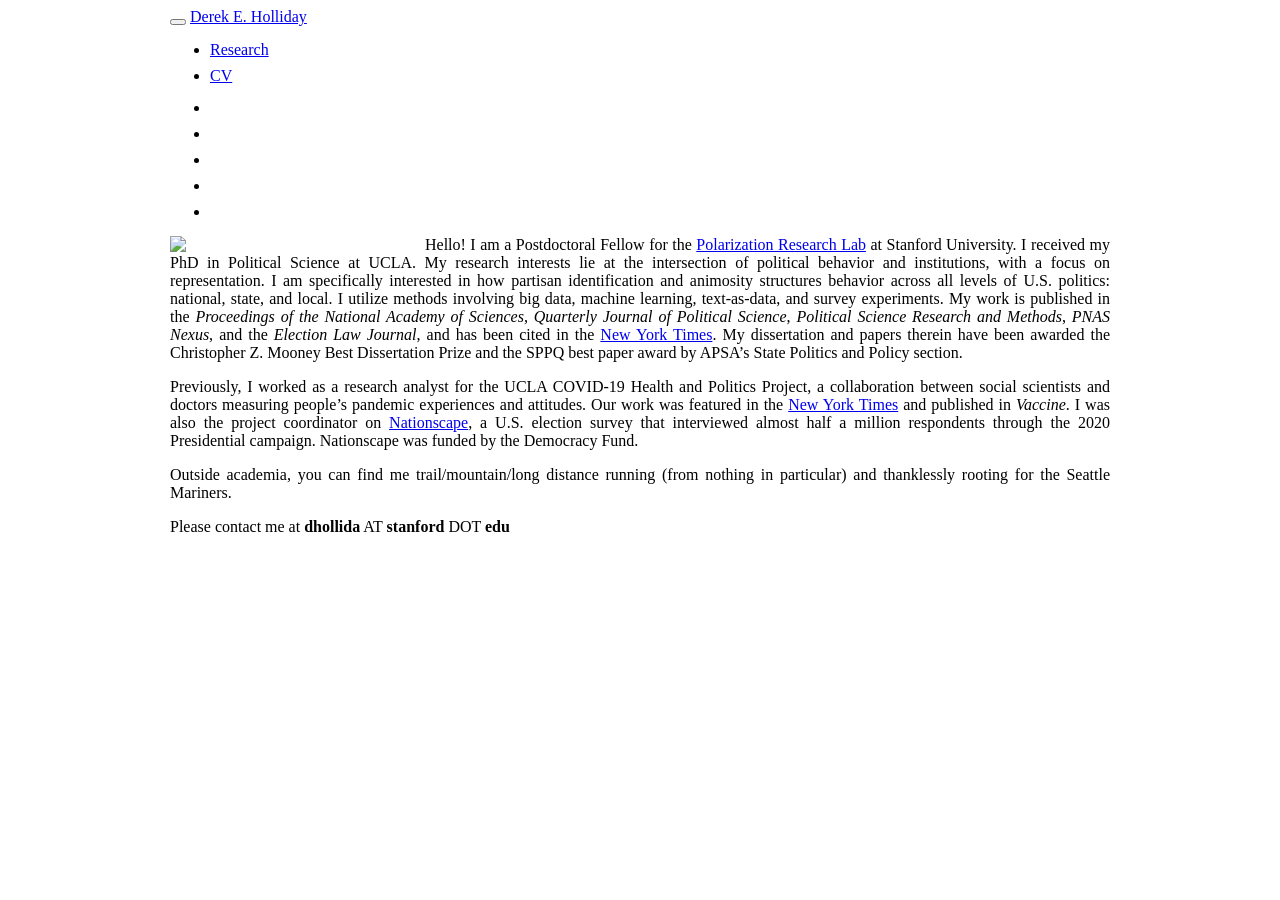
==== index.html @ 8b637766 "Update CV" ====
<!DOCTYPE html>

<html>

<head>

<meta charset="utf-8" />
<meta name="generator" content="pandoc" />
<meta http-equiv="X-UA-Compatible" content="IE=EDGE" />




<title>Derek E. Holliday</title>

<script src="site_libs/header-attrs-2.22/header-attrs.js"></script>
<script src="site_libs/jquery-3.6.0/jquery-3.6.0.min.js"></script>
<meta name="viewport" content="width=device-width, initial-scale=1" />
<link href="site_libs/bootstrap-3.3.5/css/paper.min.css" rel="stylesheet" />
<script src="site_libs/bootstrap-3.3.5/js/bootstrap.min.js"></script>
<script src="site_libs/bootstrap-3.3.5/shim/html5shiv.min.js"></script>
<script src="site_libs/bootstrap-3.3.5/shim/respond.min.js"></script>
<style>h1 {font-size: 34px;}
       h1.title {font-size: 38px;}
       h2 {font-size: 30px;}
       h3 {font-size: 24px;}
       h4 {font-size: 18px;}
       h5 {font-size: 16px;}
       h6 {font-size: 12px;}
       code {color: inherit; background-color: rgba(0, 0, 0, 0.04);}
       pre:not([class]) { background-color: white }</style>
<script src="site_libs/navigation-1.1/tabsets.js"></script>
<link href="site_libs/highlightjs-9.12.0/default.css" rel="stylesheet" />
<script src="site_libs/highlightjs-9.12.0/highlight.js"></script>
<link href="site_libs/font-awesome-6.4.0/css/all.min.css" rel="stylesheet" />
<link href="site_libs/font-awesome-6.4.0/css/v4-shims.min.css" rel="stylesheet" />
<!-- Google tag (gtag.js) -->
<script async src="https://www.googletagmanager.com/gtag/js?id=G-FPCYV6SXD6"></script>
<script>
  window.dataLayer = window.dataLayer || [];
  function gtag(){dataLayer.push(arguments);}
  gtag('js', new Date());

  gtag('config', 'G-FPCYV6SXD6');
</script>

<style type="text/css">
  code{white-space: pre-wrap;}
  span.smallcaps{font-variant: small-caps;}
  span.underline{text-decoration: underline;}
  div.column{display: inline-block; vertical-align: top; width: 50%;}
  div.hanging-indent{margin-left: 1.5em; text-indent: -1.5em;}
  ul.task-list{list-style: none;}
    </style>

<style type="text/css">code{white-space: pre;}</style>
<script type="text/javascript">
if (window.hljs) {
  hljs.configure({languages: []});
  hljs.initHighlightingOnLoad();
  if (document.readyState && document.readyState === "complete") {
    window.setTimeout(function() { hljs.initHighlighting(); }, 0);
  }
}
</script>






<link rel="stylesheet" href="styles.css" type="text/css" />



<style type = "text/css">
.main-container {
  max-width: 940px;
  margin-left: auto;
  margin-right: auto;
}
img {
  max-width:100%;
}
.tabbed-pane {
  padding-top: 12px;
}
.html-widget {
  margin-bottom: 20px;
}
button.code-folding-btn:focus {
  outline: none;
}
summary {
  display: list-item;
}
details > summary > p:only-child {
  display: inline;
}
pre code {
  padding: 0;
}
</style>


<style type="text/css">
.dropdown-submenu {
  position: relative;
}
.dropdown-submenu>.dropdown-menu {
  top: 0;
  left: 100%;
  margin-top: -6px;
  margin-left: -1px;
  border-radius: 0 6px 6px 6px;
}
.dropdown-submenu:hover>.dropdown-menu {
  display: block;
}
.dropdown-submenu>a:after {
  display: block;
  content: " ";
  float: right;
  width: 0;
  height: 0;
  border-color: transparent;
  border-style: solid;
  border-width: 5px 0 5px 5px;
  border-left-color: #cccccc;
  margin-top: 5px;
  margin-right: -10px;
}
.dropdown-submenu:hover>a:after {
  border-left-color: #adb5bd;
}
.dropdown-submenu.pull-left {
  float: none;
}
.dropdown-submenu.pull-left>.dropdown-menu {
  left: -100%;
  margin-left: 10px;
  border-radius: 6px 0 6px 6px;
}
</style>

<script type="text/javascript">
// manage active state of menu based on current page
$(document).ready(function () {
  // active menu anchor
  href = window.location.pathname
  href = href.substr(href.lastIndexOf('/') + 1)
  if (href === "")
    href = "index.html";
  var menuAnchor = $('a[href="' + href + '"]');

  // mark the anchor link active (and if it's in a dropdown, also mark that active)
  var dropdown = menuAnchor.closest('li.dropdown');
  if (window.bootstrap) { // Bootstrap 4+
    menuAnchor.addClass('active');
    dropdown.find('> .dropdown-toggle').addClass('active');
  } else { // Bootstrap 3
    menuAnchor.parent().addClass('active');
    dropdown.addClass('active');
  }

  // Navbar adjustments
  var navHeight = $(".navbar").first().height() + 15;
  var style = document.createElement('style');
  var pt = "padding-top: " + navHeight + "px; ";
  var mt = "margin-top: -" + navHeight + "px; ";
  var css = "";
  // offset scroll position for anchor links (for fixed navbar)
  for (var i = 1; i <= 6; i++) {
    css += ".section h" + i + "{ " + pt + mt + "}\n";
  }
  style.innerHTML = "body {" + pt + "padding-bottom: 40px; }\n" + css;
  document.head.appendChild(style);
});
</script>

<!-- tabsets -->

<style type="text/css">
.tabset-dropdown > .nav-tabs {
  display: inline-table;
  max-height: 500px;
  min-height: 44px;
  overflow-y: auto;
  border: 1px solid #ddd;
  border-radius: 4px;
}

.tabset-dropdown > .nav-tabs > li.active:before, .tabset-dropdown > .nav-tabs.nav-tabs-open:before {
  content: "\e259";
  font-family: 'Glyphicons Halflings';
  display: inline-block;
  padding: 10px;
  border-right: 1px solid #ddd;
}

.tabset-dropdown > .nav-tabs.nav-tabs-open > li.active:before {
  content: "\e258";
  font-family: 'Glyphicons Halflings';
  border: none;
}

.tabset-dropdown > .nav-tabs > li.active {
  display: block;
}

.tabset-dropdown > .nav-tabs > li > a,
.tabset-dropdown > .nav-tabs > li > a:focus,
.tabset-dropdown > .nav-tabs > li > a:hover {
  border: none;
  display: inline-block;
  border-radius: 4px;
  background-color: transparent;
}

.tabset-dropdown > .nav-tabs.nav-tabs-open > li {
  display: block;
  float: none;
}

.tabset-dropdown > .nav-tabs > li {
  display: none;
}
</style>

<!-- code folding -->




</head>

<body>


<div class="container-fluid main-container">




<div class="navbar navbar-default  navbar-fixed-top" role="navigation">
  <div class="container">
    <div class="navbar-header">
      <button type="button" class="navbar-toggle collapsed" data-toggle="collapse" data-bs-toggle="collapse" data-target="#navbar" data-bs-target="#navbar">
        <span class="icon-bar"></span>
        <span class="icon-bar"></span>
        <span class="icon-bar"></span>
      </button>
      <a class="navbar-brand" href="index.html">Derek E. Holliday</a>
    </div>
    <div id="navbar" class="navbar-collapse collapse">
      <ul class="nav navbar-nav">
        <li>
  <a href="research.html">Research</a>
</li>
<li>
  <a href="cv.html">CV</a>
</li>
      </ul>
      <ul class="nav navbar-nav navbar-right">
        <li>
  <a href="mailto:dhollida@stanford.edu">
    <span class="fa fa-envelope fa-lg"></span>
     
  </a>
</li>
<li>
  <a href="http://github.com/deholliday">
    <span class="fab fa-github"></span>
     
  </a>
</li>
<li>
  <a href="https://twitter.com/d_e_holliday">
    <span class="fab fa-twitter"></span>
     
  </a>
</li>
<li>
  <a href="https://bsky.app/profile/derekholliday.com">
    <span class="fa fa-solid fa-square"></span>
     
  </a>
</li>
<li>
  <a href="https://scholar.google.com/citations?user=XGtWgEwAAAAJ&amp;hl=en">
    <span class="fab fa-google"></span>
     
  </a>
</li>
      </ul>
    </div><!--/.nav-collapse -->
  </div><!--/.container -->
</div><!--/.navbar -->

<div id="header">



<h1 class="title toc-ignore">Derek E. Holliday</h1>

</div>


<style>
  .title{
    display: none;
  }
</style>
<p><link rel="stylesheet" href="styles.css" type="text/css"></p>
<p><img src="images/DSC_4866.jpeg" style="width:25%; margin-right: 20px" align="left"></p>
<style type="text/css">
body {
  line-height: normal;
  text-align: justify;
  text-justify: inter-word;
}

li {
  line-height: 1;
}

li:not(:last-child) {
    margin-bottom: 10px;
}


</style>
<p>Hello! I am a Postdoctoral Fellow for the
<a href="https://polarizationresearchlab.org/" target="_blank">Polarization
Research Lab</a> at Stanford University. I received my PhD in Political
Science at UCLA. My research interests lie at the intersection of
political behavior and institutions, with a focus on representation. I
am specifically interested in how partisan identification and animosity
structures behavior across all levels of U.S. politics: national, state,
and local. I utilize methods involving big data, machine learning,
text-as-data, and survey experiments. My work is published in the
<em>Proceedings of the National Academy of Sciences</em>, <em>Quarterly
Journal of Political Science</em>, <em>Political Science Research and
Methods</em>, <em>PNAS Nexus</em>, and the <em>Election Law
Journal</em>, and has been cited in the
<a href="https://www.nytimes.com/2023/09/24/us/politics/trump-prosecutions-threats-violence.html" target="_blank">New
York Times</a>. My dissertation and papers therein have been awarded the
Christopher Z. Mooney Best Dissertation Prize and the SPPQ best paper
award by APSA’s State Politics and Policy section.</p>
<p>Previously, I worked as a research analyst for the UCLA COVID-19
Health and Politics Project, a collaboration between social scientists
and doctors measuring people’s pandemic experiences and attitudes. Our
work was featured in the
<a href="https://www.nytimes.com/2021/05/04/upshot/vaccine-incentive-experiment.html" target="_blank">New
York Times</a> and published in <em>Vaccine</em>. I was also the project
coordinator on
<a href="https://www.voterstudygroup.org/nationscape" target="_blank">Nationscape</a>,
a U.S. election survey that interviewed almost half a million
respondents through the 2020 Presidential campaign. Nationscape was
funded by the Democracy Fund.</p>
<p>Outside academia, you can find me trail/mountain/long distance
running (from nothing in particular) and thanklessly rooting for the
Seattle Mariners.</p>
<p>Please contact me at <strong>dhollida</strong> AT
<strong>stanford</strong> DOT <strong>edu</strong></p>




</div>

<script>

// add bootstrap table styles to pandoc tables
function bootstrapStylePandocTables() {
  $('tr.odd').parent('tbody').parent('table').addClass('table table-condensed');
}
$(document).ready(function () {
  bootstrapStylePandocTables();
});


</script>

<!-- tabsets -->

<script>
$(document).ready(function () {
  window.buildTabsets("TOC");
});

$(document).ready(function () {
  $('.tabset-dropdown > .nav-tabs > li').click(function () {
    $(this).parent().toggleClass('nav-tabs-open');
  });
});
</script>

<!-- code folding -->


<!-- dynamically load mathjax for compatibility with self-contained -->
<script>
  (function () {
    var script = document.createElement("script");
    script.type = "text/javascript";
    script.src  = "https://mathjax.rstudio.com/latest/MathJax.js?config=TeX-AMS-MML_HTMLorMML";
    document.getElementsByTagName("head")[0].appendChild(script);
  })();
</script>

</body>
</html>
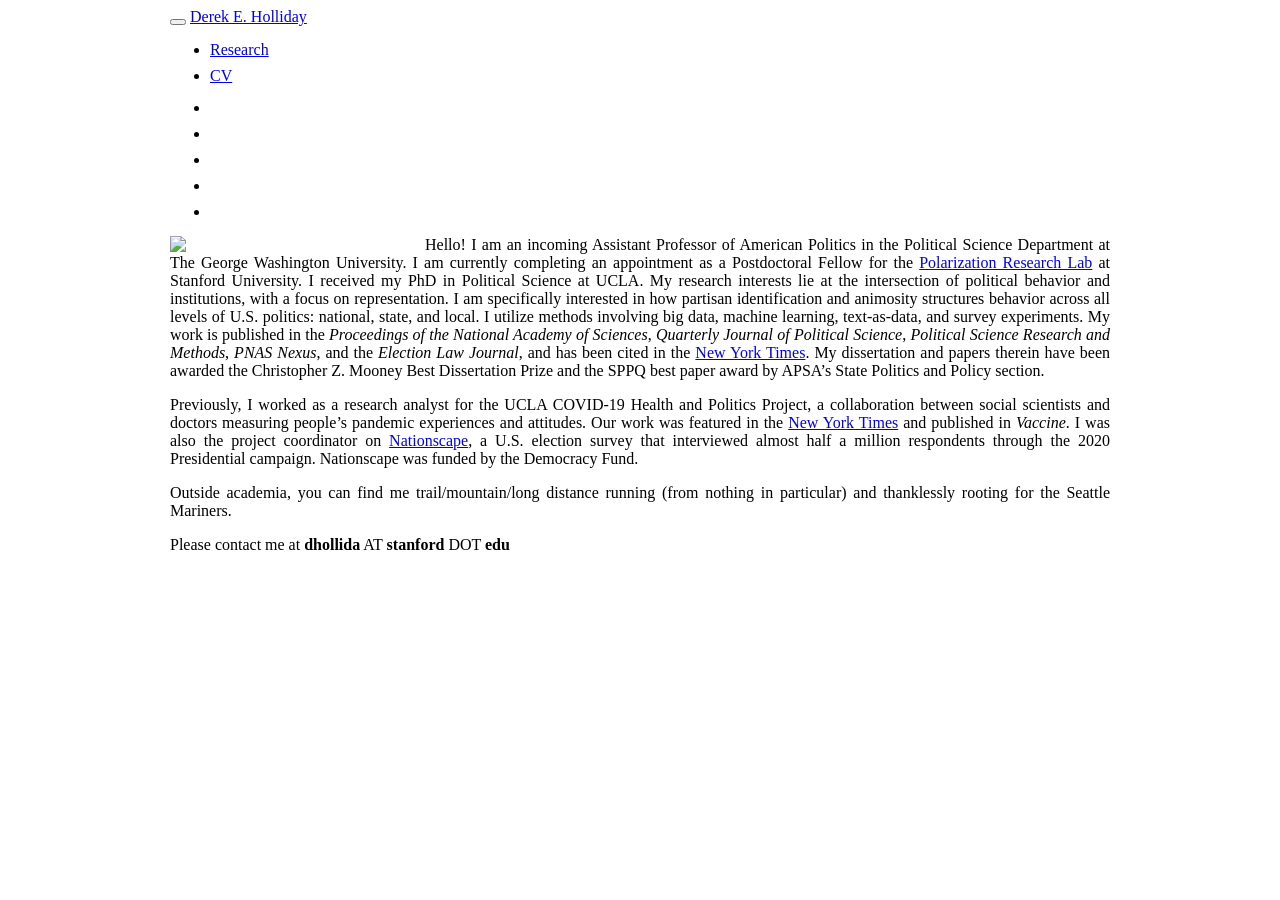
==== commit eaf96a14: "Update Bio" ====
--- a/index.html
+++ b/index.html
@@ -330,7 +330,9 @@
 
 
 </style>
-<p>Hello! I am a Postdoctoral Fellow for the
+<p>Hello! I am an incoming Assistant Professor of American Politics in
+the Political Science Department at The George Washington University. I
+am currently completing an appointment as a Postdoctoral Fellow for the
 <a href="https://polarizationresearchlab.org/" target="_blank">Polarization
 Research Lab</a> at Stanford University. I received my PhD in Political
 Science at UCLA. My research interests lie at the intersection of
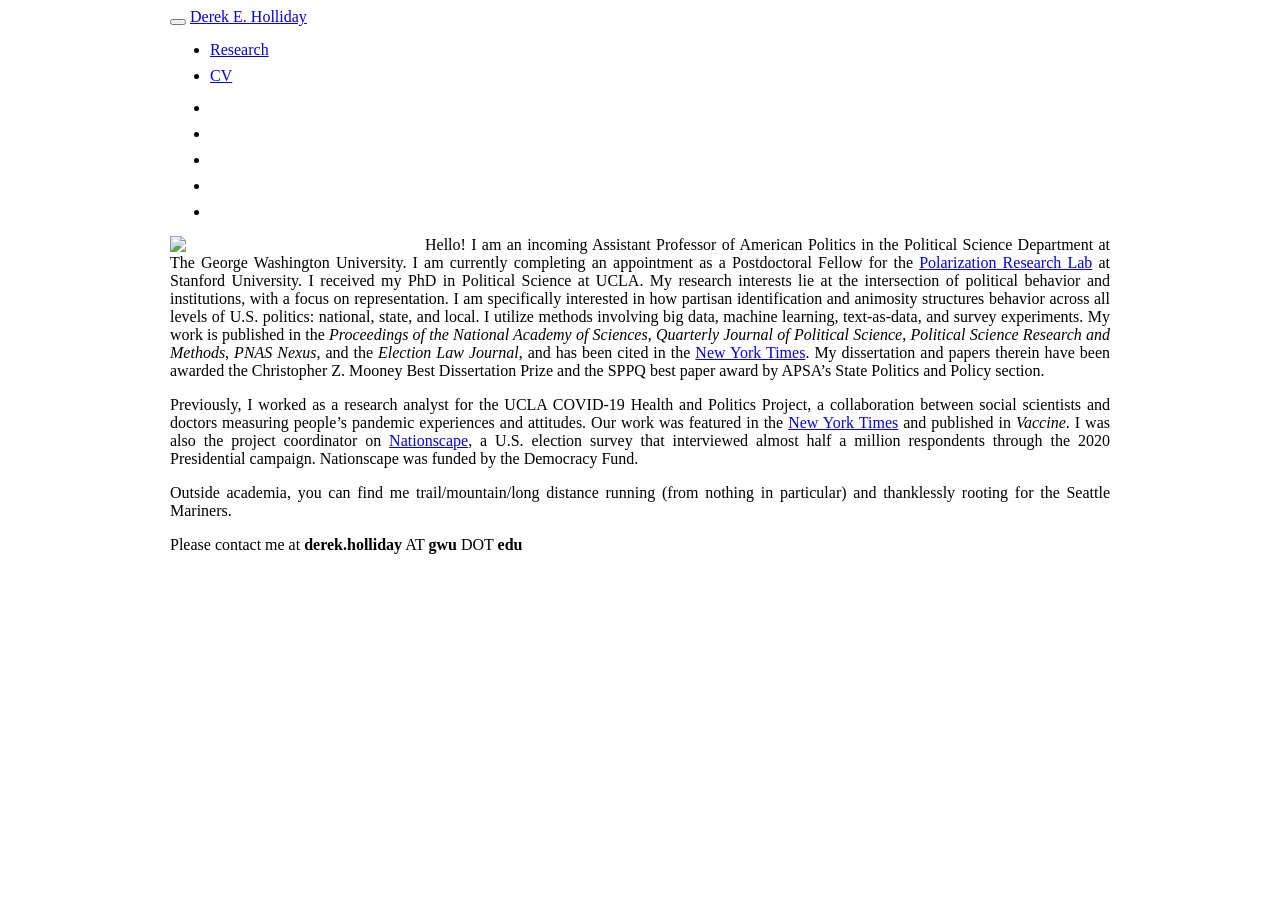
==== commit 5018fd10: "Update email" ====
--- a/index.html
+++ b/index.html
@@ -363,8 +363,8 @@
 <p>Outside academia, you can find me trail/mountain/long distance
 running (from nothing in particular) and thanklessly rooting for the
 Seattle Mariners.</p>
-<p>Please contact me at <strong>dhollida</strong> AT
-<strong>stanford</strong> DOT <strong>edu</strong></p>
+<p>Please contact me at <strong>derek.holliday</strong> AT
+<strong>gwu</strong> DOT <strong>edu</strong></p>
 
 
 
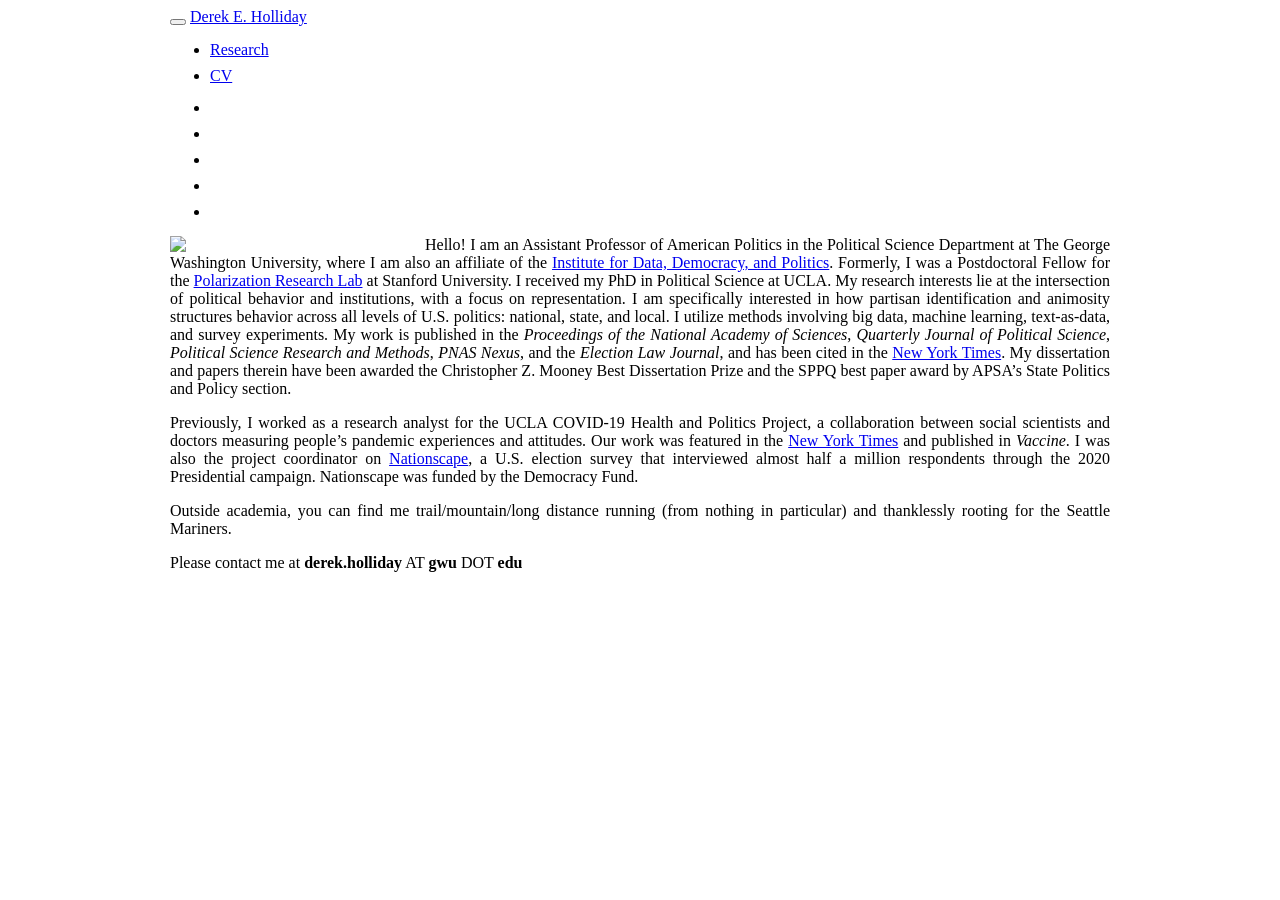
==== commit 1bad3c00: "Update bio/research" ====
--- a/index.html
+++ b/index.html
@@ -330,9 +330,12 @@
 
 
 </style>
-<p>Hello! I am an incoming Assistant Professor of American Politics in
-the Political Science Department at The George Washington University. I
-am currently completing an appointment as a Postdoctoral Fellow for the
+<p>Hello! I am an Assistant Professor of American Politics in the
+Political Science Department at The George Washington University, where
+I am also an affiliate of the
+<a href="https://iddp.gwu.edu/" target="_blank">Institute for Data,
+Democracy, and Politics</a>. Formerly, I was a Postdoctoral Fellow for
+the
 <a href="https://polarizationresearchlab.org/" target="_blank">Polarization
 Research Lab</a> at Stanford University. I received my PhD in Political
 Science at UCLA. My research interests lie at the intersection of
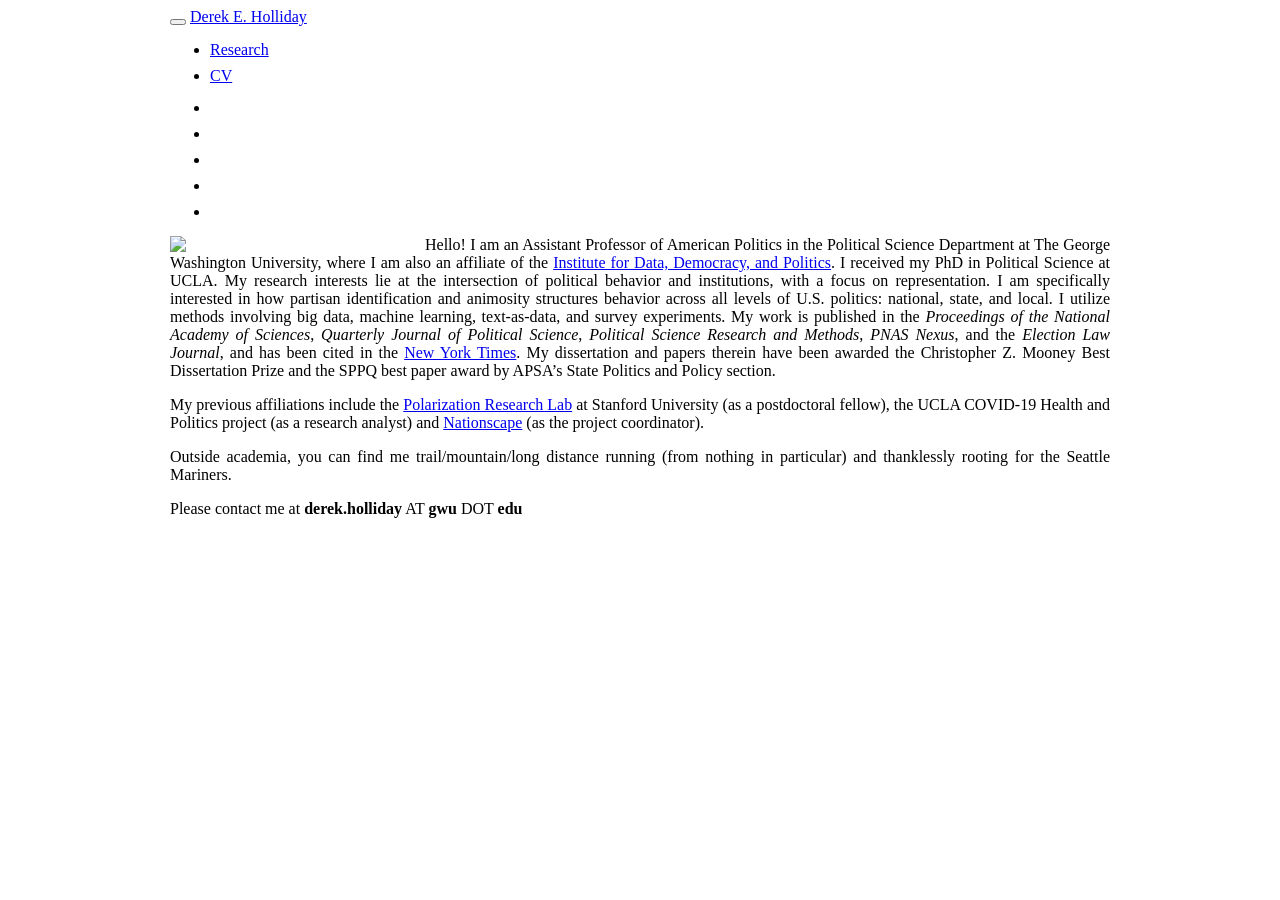
==== commit e0d2b074: "Update website" ====
--- a/index.html
+++ b/index.html
@@ -13,7 +13,7 @@
 
 <title>Derek E. Holliday</title>
 
-<script src="site_libs/header-attrs-2.22/header-attrs.js"></script>
+<script src="site_libs/header-attrs-2.29/header-attrs.js"></script>
 <script src="site_libs/jquery-3.6.0/jquery-3.6.0.min.js"></script>
 <meta name="viewport" content="width=device-width, initial-scale=1" />
 <link href="site_libs/bootstrap-3.3.5/css/paper.min.css" rel="stylesheet" />
@@ -32,8 +32,8 @@
 <script src="site_libs/navigation-1.1/tabsets.js"></script>
 <link href="site_libs/highlightjs-9.12.0/default.css" rel="stylesheet" />
 <script src="site_libs/highlightjs-9.12.0/highlight.js"></script>
-<link href="site_libs/font-awesome-6.4.0/css/all.min.css" rel="stylesheet" />
-<link href="site_libs/font-awesome-6.4.0/css/v4-shims.min.css" rel="stylesheet" />
+<link href="site_libs/font-awesome-6.5.2/css/all.min.css" rel="stylesheet" />
+<link href="site_libs/font-awesome-6.5.2/css/v4-shims.min.css" rel="stylesheet" />
 <!-- Google tag (gtag.js) -->
 <script async src="https://www.googletagmanager.com/gtag/js?id=G-FPCYV6SXD6"></script>
 <script>
@@ -334,13 +334,10 @@
 Political Science Department at The George Washington University, where
 I am also an affiliate of the
 <a href="https://iddp.gwu.edu/" target="_blank">Institute for Data,
-Democracy, and Politics</a>. Formerly, I was a Postdoctoral Fellow for
-the
-<a href="https://polarizationresearchlab.org/" target="_blank">Polarization
-Research Lab</a> at Stanford University. I received my PhD in Political
-Science at UCLA. My research interests lie at the intersection of
-political behavior and institutions, with a focus on representation. I
-am specifically interested in how partisan identification and animosity
+Democracy, and Politics</a>. I received my PhD in Political Science at
+UCLA. My research interests lie at the intersection of political
+behavior and institutions, with a focus on representation. I am
+specifically interested in how partisan identification and animosity
 structures behavior across all levels of U.S. politics: national, state,
 and local. I utilize methods involving big data, machine learning,
 text-as-data, and survey experiments. My work is published in the
@@ -352,17 +349,12 @@
 York Times</a>. My dissertation and papers therein have been awarded the
 Christopher Z. Mooney Best Dissertation Prize and the SPPQ best paper
 award by APSA’s State Politics and Policy section.</p>
-<p>Previously, I worked as a research analyst for the UCLA COVID-19
-Health and Politics Project, a collaboration between social scientists
-and doctors measuring people’s pandemic experiences and attitudes. Our
-work was featured in the
-<a href="https://www.nytimes.com/2021/05/04/upshot/vaccine-incentive-experiment.html" target="_blank">New
-York Times</a> and published in <em>Vaccine</em>. I was also the project
-coordinator on
-<a href="https://www.voterstudygroup.org/nationscape" target="_blank">Nationscape</a>,
-a U.S. election survey that interviewed almost half a million
-respondents through the 2020 Presidential campaign. Nationscape was
-funded by the Democracy Fund.</p>
+<p>My previous affiliations include the
+<a href="https://polarizationresearchlab.org/" target="_blank">Polarization
+Research Lab</a> at Stanford University (as a postdoctoral fellow), the
+UCLA COVID-19 Health and Politics project (as a research analyst) and
+<a href="https://www.voterstudygroup.org/nationscape" target="_blank">Nationscape</a>
+(as the project coordinator).</p>
 <p>Outside academia, you can find me trail/mountain/long distance
 running (from nothing in particular) and thanklessly rooting for the
 Seattle Mariners.</p>
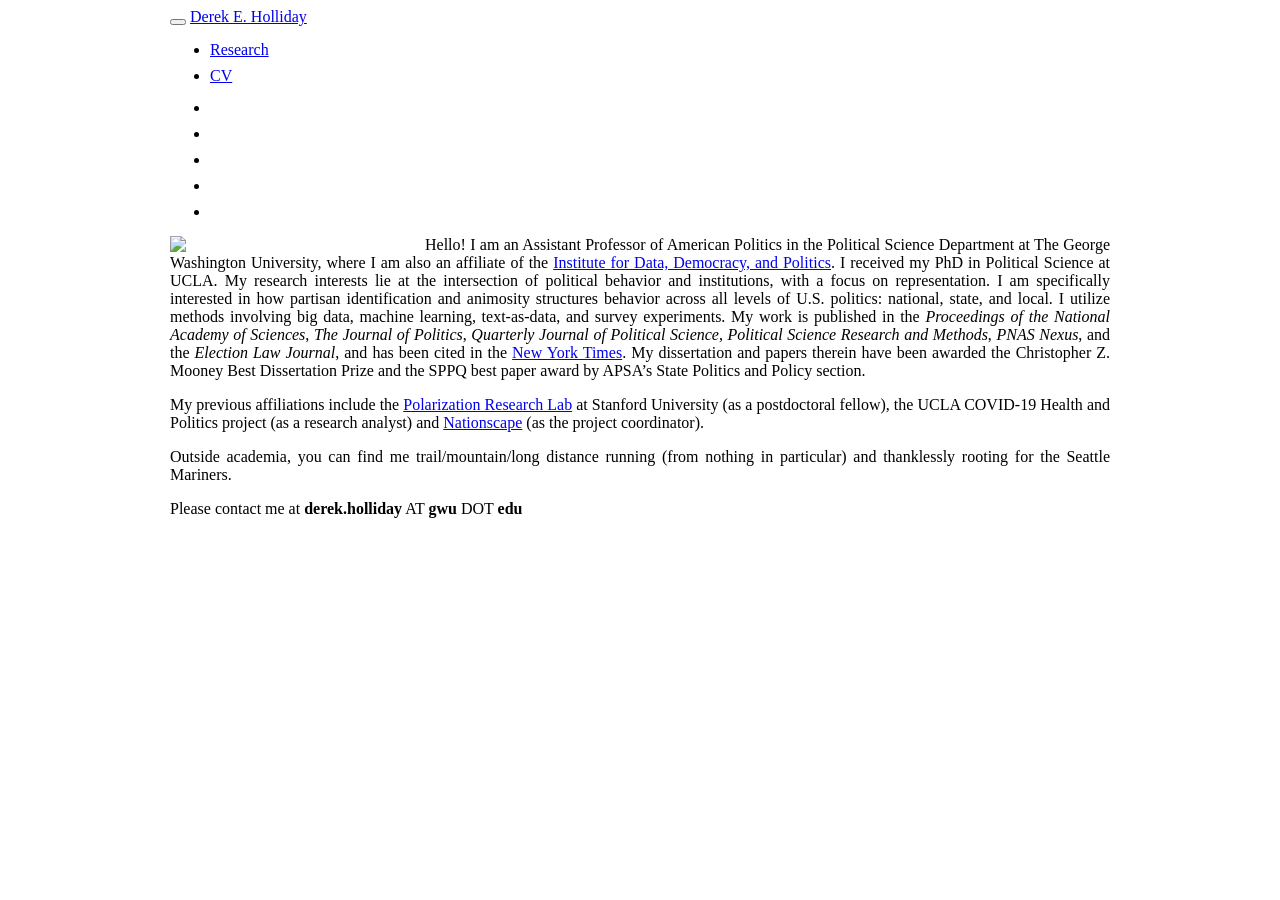
==== commit eff8000e: "Update website" ====
--- a/index.html
+++ b/index.html
@@ -13,7 +13,7 @@
 
 <title>Derek E. Holliday</title>
 
-<script src="site_libs/header-attrs-2.29/header-attrs.js"></script>
+<script src="site_libs/header-attrs-2.30/header-attrs.js"></script>
 <script src="site_libs/jquery-3.6.0/jquery-3.6.0.min.js"></script>
 <meta name="viewport" content="width=device-width, initial-scale=1" />
 <link href="site_libs/bootstrap-3.3.5/css/paper.min.css" rel="stylesheet" />
@@ -341,10 +341,11 @@
 structures behavior across all levels of U.S. politics: national, state,
 and local. I utilize methods involving big data, machine learning,
 text-as-data, and survey experiments. My work is published in the
-<em>Proceedings of the National Academy of Sciences</em>, <em>Quarterly
-Journal of Political Science</em>, <em>Political Science Research and
-Methods</em>, <em>PNAS Nexus</em>, and the <em>Election Law
-Journal</em>, and has been cited in the
+<em>Proceedings of the National Academy of Sciences</em>, <em>The
+Journal of Politics</em>, <em>Quarterly Journal of Political
+Science</em>, <em>Political Science Research and Methods</em>, <em>PNAS
+Nexus</em>, and the <em>Election Law Journal</em>, and has been cited in
+the
 <a href="https://www.nytimes.com/2023/09/24/us/politics/trump-prosecutions-threats-violence.html" target="_blank">New
 York Times</a>. My dissertation and papers therein have been awarded the
 Christopher Z. Mooney Best Dissertation Prize and the SPPQ best paper
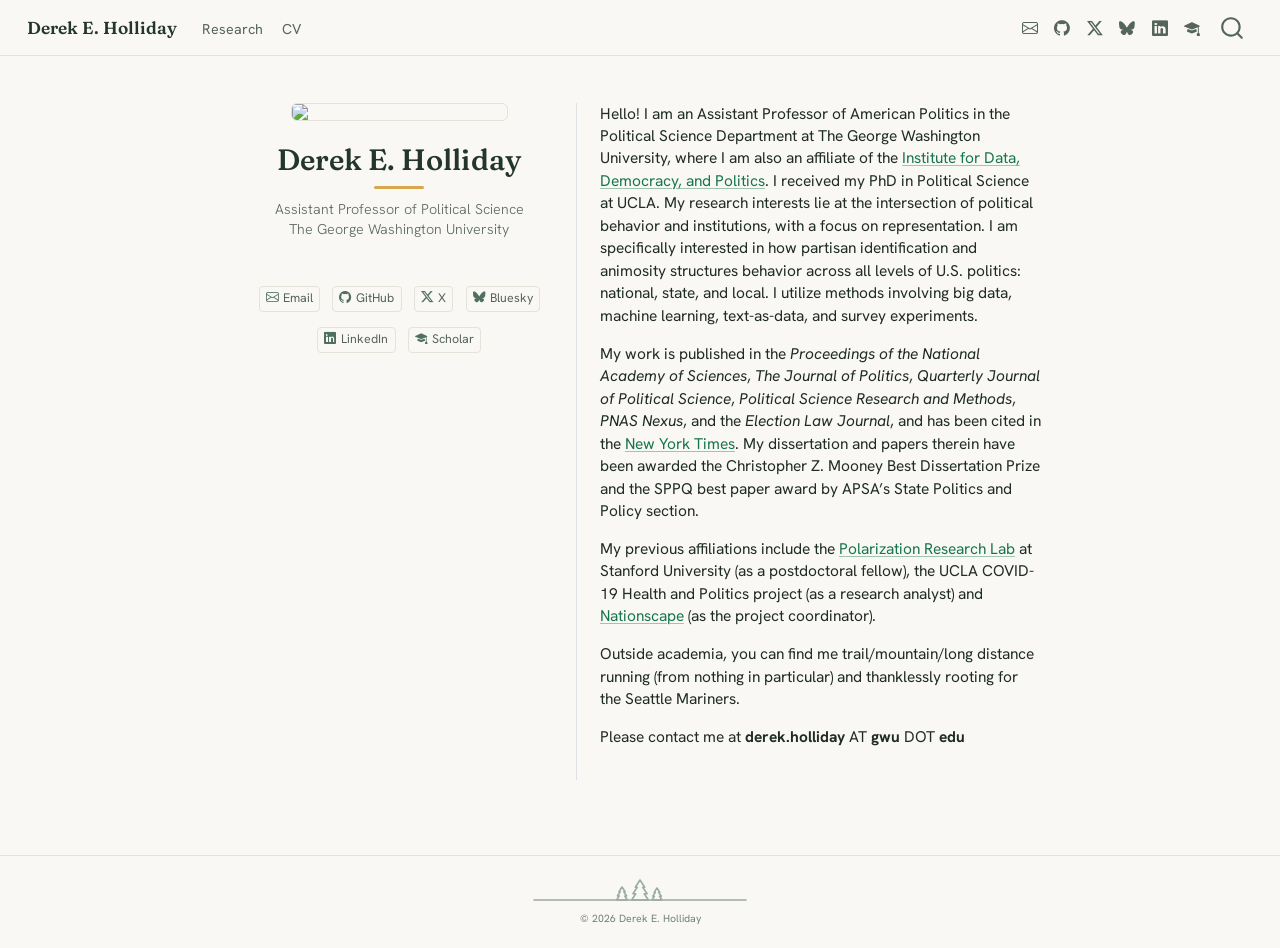
==== commit 4aedf7d7: "Serve rebuilt Quarto site from root; clean legacy files and unused PDFs The rendered site now exists" ====
--- a/index.html
+++ b/index.html
@@ -1,411 +1,631 @@
 <!DOCTYPE html>
-
-<html>
-
-<head>
-
-<meta charset="utf-8" />
-<meta name="generator" content="pandoc" />
-<meta http-equiv="X-UA-Compatible" content="IE=EDGE" />
-
-
+<html xmlns="http://www.w3.org/1999/xhtml" lang="en" xml:lang="en"><head>
+
+<meta charset="utf-8">
+<meta name="generator" content="quarto-1.9.38">
+
+<meta name="viewport" content="width=device-width, initial-scale=1.0, user-scalable=yes">
 
 
 <title>Derek E. Holliday</title>
-
-<script src="site_libs/header-attrs-2.30/header-attrs.js"></script>
-<script src="site_libs/jquery-3.6.0/jquery-3.6.0.min.js"></script>
-<meta name="viewport" content="width=device-width, initial-scale=1" />
-<link href="site_libs/bootstrap-3.3.5/css/paper.min.css" rel="stylesheet" />
-<script src="site_libs/bootstrap-3.3.5/js/bootstrap.min.js"></script>
-<script src="site_libs/bootstrap-3.3.5/shim/html5shiv.min.js"></script>
-<script src="site_libs/bootstrap-3.3.5/shim/respond.min.js"></script>
-<style>h1 {font-size: 34px;}
-       h1.title {font-size: 38px;}
-       h2 {font-size: 30px;}
-       h3 {font-size: 24px;}
-       h4 {font-size: 18px;}
-       h5 {font-size: 16px;}
-       h6 {font-size: 12px;}
-       code {color: inherit; background-color: rgba(0, 0, 0, 0.04);}
-       pre:not([class]) { background-color: white }</style>
-<script src="site_libs/navigation-1.1/tabsets.js"></script>
-<link href="site_libs/highlightjs-9.12.0/default.css" rel="stylesheet" />
-<script src="site_libs/highlightjs-9.12.0/highlight.js"></script>
-<link href="site_libs/font-awesome-6.5.2/css/all.min.css" rel="stylesheet" />
-<link href="site_libs/font-awesome-6.5.2/css/v4-shims.min.css" rel="stylesheet" />
-<!-- Google tag (gtag.js) -->
-<script async src="https://www.googletagmanager.com/gtag/js?id=G-FPCYV6SXD6"></script>
-<script>
-  window.dataLayer = window.dataLayer || [];
-  function gtag(){dataLayer.push(arguments);}
-  gtag('js', new Date());
-
-  gtag('config', 'G-FPCYV6SXD6');
-</script>
-
-<style type="text/css">
-  code{white-space: pre-wrap;}
-  span.smallcaps{font-variant: small-caps;}
-  span.underline{text-decoration: underline;}
-  div.column{display: inline-block; vertical-align: top; width: 50%;}
-  div.hanging-indent{margin-left: 1.5em; text-indent: -1.5em;}
-  ul.task-list{list-style: none;}
-    </style>
-
-<style type="text/css">code{white-space: pre;}</style>
-<script type="text/javascript">
-if (window.hljs) {
-  hljs.configure({languages: []});
-  hljs.initHighlightingOnLoad();
-  if (document.readyState && document.readyState === "complete") {
-    window.setTimeout(function() { hljs.initHighlighting(); }, 0);
-  }
-}
-</script>
-
-
-
-
-
-
-<link rel="stylesheet" href="styles.css" type="text/css" />
-
-
-
-<style type = "text/css">
-.main-container {
-  max-width: 940px;
-  margin-left: auto;
-  margin-right: auto;
-}
-img {
-  max-width:100%;
-}
-.tabbed-pane {
-  padding-top: 12px;
-}
-.html-widget {
-  margin-bottom: 20px;
-}
-button.code-folding-btn:focus {
-  outline: none;
-}
-summary {
-  display: list-item;
-}
-details > summary > p:only-child {
-  display: inline;
-}
-pre code {
-  padding: 0;
+<style>
+/* Default styles provided by pandoc.
+** See https://pandoc.org/MANUAL.html#variables-for-html for config info.
+*/
+code{white-space: pre-wrap;}
+span.smallcaps{font-variant: small-caps;}
+div.columns{display: flex; gap: min(4vw, 1.5em);}
+div.column{flex: auto; overflow-x: auto;}
+div.hanging-indent{margin-left: 1.5em; text-indent: -1.5em;}
+ul.task-list{list-style: none;}
+ul.task-list li input[type="checkbox"] {
+  width: 0.8em;
+  margin: 0 0.8em 0.2em -1em; /* quarto-specific, see https://github.com/quarto-dev/quarto-cli/issues/4556 */ 
+  vertical-align: middle;
 }
 </style>
 
 
-<style type="text/css">
-.dropdown-submenu {
-  position: relative;
-}
-.dropdown-submenu>.dropdown-menu {
-  top: 0;
-  left: 100%;
-  margin-top: -6px;
-  margin-left: -1px;
-  border-radius: 0 6px 6px 6px;
-}
-.dropdown-submenu:hover>.dropdown-menu {
-  display: block;
-}
-.dropdown-submenu>a:after {
-  display: block;
-  content: " ";
-  float: right;
-  width: 0;
-  height: 0;
-  border-color: transparent;
-  border-style: solid;
-  border-width: 5px 0 5px 5px;
-  border-left-color: #cccccc;
-  margin-top: 5px;
-  margin-right: -10px;
-}
-.dropdown-submenu:hover>a:after {
-  border-left-color: #adb5bd;
-}
-.dropdown-submenu.pull-left {
-  float: none;
-}
-.dropdown-submenu.pull-left>.dropdown-menu {
-  left: -100%;
-  margin-left: 10px;
-  border-radius: 6px 0 6px 6px;
-}
-</style>
+<script src="site_libs/quarto-nav/quarto-nav.js"></script>
+<script src="site_libs/quarto-nav/headroom.min.js"></script>
+<script src="site_libs/clipboard/clipboard.min.js"></script>
+<script src="site_libs/quarto-search/autocomplete.umd.js"></script>
+<script src="site_libs/quarto-search/fuse.min.js"></script>
+<script src="site_libs/quarto-search/quarto-search.js"></script>
+<meta name="quarto:offset" content="./">
+<link href="./favicon.svg" rel="icon" type="image/svg+xml">
+<script src="site_libs/quarto-html/quarto.js" type="module"></script>
+<script src="site_libs/quarto-html/tabsets/tabsets.js" type="module"></script>
+<script src="site_libs/quarto-html/popper.min.js"></script>
+<script src="site_libs/quarto-html/tippy.umd.min.js"></script>
+<link href="site_libs/quarto-html/tippy.css" rel="stylesheet">
+<link href="site_libs/quarto-html/quarto-syntax-highlighting-949ceaa56ea364b0f0e87398b301f850.css" rel="stylesheet" id="quarto-text-highlighting-styles">
+<script src="site_libs/bootstrap/bootstrap.min.js"></script>
+<link href="site_libs/bootstrap/bootstrap-icons.css" rel="stylesheet">
+<link href="site_libs/bootstrap/bootstrap-1cc21ec916b5dc9250f33e59a4467a45.min.css" rel="stylesheet" append-hash="true" id="quarto-bootstrap" data-mode="light">
+<script id="quarto-search-options" type="application/json">{
+  "location": "navbar",
+  "copy-button": false,
+  "collapse-after": 3,
+  "panel-placement": "end",
+  "type": "overlay",
+  "limit": 50,
+  "keyboard-shortcut": [
+    "f",
+    "/",
+    "s"
+  ],
+  "show-item-context": false,
+  "language": {
+    "search-no-results-text": "No results",
+    "search-matching-documents-text": "matching documents",
+    "search-copy-link-title": "Copy link to search",
+    "search-hide-matches-text": "Hide additional matches",
+    "search-more-match-text": "more match in this document",
+    "search-more-matches-text": "more matches in this document",
+    "search-clear-button-title": "Clear",
+    "search-text-placeholder": "",
+    "search-detached-cancel-button-title": "Cancel",
+    "search-submit-button-title": "Submit",
+    "search-label": "Search"
+  }
+}</script>
+<script async="" src="https://www.googletagmanager.com/gtag/js?id=G-FPCYV6SXD6"></script>
 
 <script type="text/javascript">
-// manage active state of menu based on current page
-$(document).ready(function () {
-  // active menu anchor
-  href = window.location.pathname
-  href = href.substr(href.lastIndexOf('/') + 1)
-  if (href === "")
-    href = "index.html";
-  var menuAnchor = $('a[href="' + href + '"]');
-
-  // mark the anchor link active (and if it's in a dropdown, also mark that active)
-  var dropdown = menuAnchor.closest('li.dropdown');
-  if (window.bootstrap) { // Bootstrap 4+
-    menuAnchor.addClass('active');
-    dropdown.find('> .dropdown-toggle').addClass('active');
-  } else { // Bootstrap 3
-    menuAnchor.parent().addClass('active');
-    dropdown.addClass('active');
-  }
-
-  // Navbar adjustments
-  var navHeight = $(".navbar").first().height() + 15;
-  var style = document.createElement('style');
-  var pt = "padding-top: " + navHeight + "px; ";
-  var mt = "margin-top: -" + navHeight + "px; ";
-  var css = "";
-  // offset scroll position for anchor links (for fixed navbar)
-  for (var i = 1; i <= 6; i++) {
-    css += ".section h" + i + "{ " + pt + mt + "}\n";
-  }
-  style.innerHTML = "body {" + pt + "padding-bottom: 40px; }\n" + css;
-  document.head.appendChild(style);
-});
+
+window.dataLayer = window.dataLayer || [];
+function gtag(){dataLayer.push(arguments);}
+gtag('js', new Date());
+gtag('config', 'G-FPCYV6SXD6', { 'anonymize_ip': true});
 </script>
-
-<!-- tabsets -->
-
-<style type="text/css">
-.tabset-dropdown > .nav-tabs {
-  display: inline-table;
-  max-height: 500px;
-  min-height: 44px;
-  overflow-y: auto;
-  border: 1px solid #ddd;
-  border-radius: 4px;
-}
-
-.tabset-dropdown > .nav-tabs > li.active:before, .tabset-dropdown > .nav-tabs.nav-tabs-open:before {
-  content: "\e259";
-  font-family: 'Glyphicons Halflings';
-  display: inline-block;
-  padding: 10px;
-  border-right: 1px solid #ddd;
-}
-
-.tabset-dropdown > .nav-tabs.nav-tabs-open > li.active:before {
-  content: "\e258";
-  font-family: 'Glyphicons Halflings';
-  border: none;
-}
-
-.tabset-dropdown > .nav-tabs > li.active {
-  display: block;
-}
-
-.tabset-dropdown > .nav-tabs > li > a,
-.tabset-dropdown > .nav-tabs > li > a:focus,
-.tabset-dropdown > .nav-tabs > li > a:hover {
-  border: none;
-  display: inline-block;
-  border-radius: 4px;
-  background-color: transparent;
-}
-
-.tabset-dropdown > .nav-tabs.nav-tabs-open > li {
-  display: block;
-  float: none;
-}
-
-.tabset-dropdown > .nav-tabs > li {
-  display: none;
-}
-</style>
-
-<!-- code folding -->
-
-
+<style>html{ scroll-behavior: smooth; }</style>
 
 
 </head>
 
-<body>
-
-
-<div class="container-fluid main-container">
-
-
-
-
-<div class="navbar navbar-default  navbar-fixed-top" role="navigation">
-  <div class="container">
-    <div class="navbar-header">
-      <button type="button" class="navbar-toggle collapsed" data-toggle="collapse" data-bs-toggle="collapse" data-target="#navbar" data-bs-target="#navbar">
-        <span class="icon-bar"></span>
-        <span class="icon-bar"></span>
-        <span class="icon-bar"></span>
-      </button>
-      <a class="navbar-brand" href="index.html">Derek E. Holliday</a>
+<body class="nav-fixed fullcontent quarto-light">
+
+<div id="quarto-search-results"></div>
+  <header id="quarto-header" class="headroom fixed-top">
+    <nav class="navbar navbar-expand-lg " data-bs-theme="dark">
+      <div class="navbar-container container-fluid">
+      <div class="navbar-brand-container mx-auto">
+    <a class="navbar-brand" href="./index.html">
+    <span class="navbar-title">Derek E. Holliday</span>
+    </a>
+  </div>
+            <div id="quarto-search" class="" title="Search"></div>
+          <button class="navbar-toggler" type="button" data-bs-toggle="collapse" data-bs-target="#navbarCollapse" aria-controls="navbarCollapse" role="menu" aria-expanded="false" aria-label="Toggle navigation" onclick="if (window.quartoToggleHeadroom) { window.quartoToggleHeadroom(); }">
+  <span class="navbar-toggler-icon"></span>
+</button>
+          <div class="collapse navbar-collapse" id="navbarCollapse">
+            <ul class="navbar-nav navbar-nav-scroll me-auto">
+  <li class="nav-item">
+    <a class="nav-link" href="./research.html"> 
+<span class="menu-text">Research</span></a>
+  </li>  
+  <li class="nav-item">
+    <a class="nav-link" href="./cv.html"> 
+<span class="menu-text">CV</span></a>
+  </li>  
+</ul>
+            <ul class="navbar-nav navbar-nav-scroll ms-auto">
+  <li class="nav-item compact">
+    <a class="nav-link" href="mailto:derek.holliday@gwu.edu"> <i class="bi bi-envelope" role="img" aria-label="Email">
+</i> 
+<span class="menu-text"></span></a>
+  </li>  
+  <li class="nav-item compact">
+    <a class="nav-link" href="https://github.com/deholliday"> <i class="bi bi-github" role="img" aria-label="GitHub">
+</i> 
+<span class="menu-text"></span></a>
+  </li>  
+  <li class="nav-item compact">
+    <a class="nav-link" href="https://twitter.com/d_e_holliday"> <i class="bi bi-twitter-x" role="img" aria-label="X">
+</i> 
+<span class="menu-text"></span></a>
+  </li>  
+  <li class="nav-item compact">
+    <a class="nav-link" href="https://bsky.app/profile/derekholliday.com"> <i class="bi bi-bluesky" role="img" aria-label="Bluesky">
+</i> 
+<span class="menu-text"></span></a>
+  </li>  
+  <li class="nav-item compact">
+    <a class="nav-link" href="https://www.linkedin.com/in/derekholliday"> <i class="bi bi-linkedin" role="img" aria-label="LinkedIn">
+</i> 
+<span class="menu-text"></span></a>
+  </li>  
+  <li class="nav-item compact">
+    <a class="nav-link" href="https://scholar.google.com/citations?user=XGtWgEwAAAAJ&amp;hl=en"> <i class="bi bi-mortarboard-fill" role="img" aria-label="Google Scholar">
+</i> 
+<span class="menu-text"></span></a>
+  </li>  
+</ul>
+          </div> <!-- /navcollapse -->
+            <div class="quarto-navbar-tools">
+</div>
+      </div> <!-- /container-fluid -->
+    </nav>
+</header>
+<!-- content -->
+<div id="quarto-content" class="quarto-container page-columns page-rows-contents page-layout-article page-navbar">
+<!-- sidebar -->
+<!-- margin-sidebar -->
+    
+<!-- main -->
+<div class="quarto-about-trestles">
+  <div class="about-entity">
+    <img src="images/DSC_4866.jpeg" class="about-image
+  rounded " style="width: 14em;">
+<header id="title-block-header" class="quarto-title-block default">
+<div class="quarto-title">
+<h1 class="title">Derek E. Holliday</h1>
+<p class="subtitle lead">Assistant Professor of Political Science<br>The George Washington University</p>
+</div>
+<div class="quarto-title-meta">
+  </div>
+</header>
+    <div class="about-links">
+  <a href="mailto:derek.holliday@gwu.edu" class="about-link" rel="" target="">
+    <i class="bi bi-envelope"></i>
+     <span class="about-link-text">Email</span>
+  </a>
+  <a href="https://github.com/deholliday" class="about-link" rel="" target="">
+    <i class="bi bi-github"></i>
+     <span class="about-link-text">GitHub</span>
+  </a>
+  <a href="https://twitter.com/d_e_holliday" class="about-link" rel="" target="">
+    <i class="bi bi-twitter-x"></i>
+     <span class="about-link-text">X</span>
+  </a>
+  <a href="https://bsky.app/profile/derekholliday.com" class="about-link" rel="" target="">
+    <i class="bi bi-bluesky"></i>
+     <span class="about-link-text">Bluesky</span>
+  </a>
+  <a href="https://www.linkedin.com/in/derekholliday" class="about-link" rel="" target="">
+    <i class="bi bi-linkedin"></i>
+     <span class="about-link-text">LinkedIn</span>
+  </a>
+  <a href="https://scholar.google.com/citations?user=XGtWgEwAAAAJ&amp;hl=en" class="about-link" rel="" target="">
+    <i class="bi bi-mortarboard-fill"></i>
+     <span class="about-link-text">Scholar</span>
+  </a>
+</div>
+  </div>
+  <div class="about-contents"><main class="content" id="quarto-document-content">
+<p>Hello! I am an Assistant Professor of American Politics in the Political Science Department at The George Washington University, where I am also an affiliate of the <a href="https://iddp.gwu.edu/">Institute for Data, Democracy, and Politics</a>. I received my PhD in Political Science at UCLA. My research interests lie at the intersection of political behavior and institutions, with a focus on representation. I am specifically interested in how partisan identification and animosity structures behavior across all levels of U.S. politics: national, state, and local. I utilize methods involving big data, machine learning, text-as-data, and survey experiments.</p>
+<p>My work is published in the <em>Proceedings of the National Academy of Sciences</em>, <em>The Journal of Politics</em>, <em>Quarterly Journal of Political Science</em>, <em>Political Science Research and Methods</em>, <em>PNAS Nexus</em>, and the <em>Election Law Journal</em>, and has been cited in the <a href="https://www.nytimes.com/2023/09/24/us/politics/trump-prosecutions-threats-violence.html">New York Times</a>. My dissertation and papers therein have been awarded the Christopher Z. Mooney Best Dissertation Prize and the SPPQ best paper award by APSA’s State Politics and Policy section.</p>
+<p>My previous affiliations include the <a href="https://polarizationresearchlab.org/">Polarization Research Lab</a> at Stanford University (as a postdoctoral fellow), the UCLA COVID-19 Health and Politics project (as a research analyst) and <a href="https://www.voterstudygroup.org/nationscape">Nationscape</a> (as the project coordinator).</p>
+<p>Outside academia, you can find me trail/mountain/long distance running (from nothing in particular) and thanklessly rooting for the Seattle Mariners.</p>
+<p>Please contact me at <strong>derek.holliday</strong> AT <strong>gwu</strong> DOT <strong>edu</strong></p>
+
+
+</main></div>
+</div>
+ <!-- /main -->
+<script id="quarto-html-after-body" type="application/javascript">
+  window.document.addEventListener("DOMContentLoaded", function (event) {
+    const isCodeAnnotation = (el) => {
+      for (const clz of el.classList) {
+        if (clz.startsWith('code-annotation-')) {                     
+          return true;
+        }
+      }
+      return false;
+    }
+    const onCopySuccess = function(e) {
+      // button target
+      const button = e.trigger;
+      // don't keep focus
+      button.blur();
+      // flash "checked"
+      button.classList.add('code-copy-button-checked');
+      var currentTitle = button.getAttribute("title");
+      button.setAttribute("title", "Copied!");
+      let tooltip;
+      if (window.bootstrap) {
+        button.setAttribute("data-bs-toggle", "tooltip");
+        button.setAttribute("data-bs-placement", "left");
+        button.setAttribute("data-bs-title", "Copied!");
+        tooltip = new bootstrap.Tooltip(button, 
+          { trigger: "manual", 
+            customClass: "code-copy-button-tooltip",
+            offset: [0, -8]});
+        tooltip.show();    
+      }
+      setTimeout(function() {
+        if (tooltip) {
+          tooltip.hide();
+          button.removeAttribute("data-bs-title");
+          button.removeAttribute("data-bs-toggle");
+          button.removeAttribute("data-bs-placement");
+        }
+        button.setAttribute("title", currentTitle);
+        button.classList.remove('code-copy-button-checked');
+      }, 1000);
+      // clear code selection
+      e.clearSelection();
+    }
+    const getTextToCopy = function(trigger) {
+      const outerScaffold = trigger.parentElement.cloneNode(true);
+      const codeEl = outerScaffold.querySelector('code');
+      for (const childEl of codeEl.children) {
+        if (isCodeAnnotation(childEl)) {
+          childEl.remove();
+        }
+      }
+      return codeEl.innerText;
+    }
+    const clipboard = new window.ClipboardJS('.code-copy-button:not([data-in-quarto-modal])', {
+      text: getTextToCopy
+    });
+    clipboard.on('success', onCopySuccess);
+    if (window.document.getElementById('quarto-embedded-source-code-modal')) {
+      const clipboardModal = new window.ClipboardJS('.code-copy-button[data-in-quarto-modal]', {
+        text: getTextToCopy,
+        container: window.document.getElementById('quarto-embedded-source-code-modal')
+      });
+      clipboardModal.on('success', onCopySuccess);
+    }
+      var localhostRegex = new RegExp(/^(?:http|https):\/\/localhost\:?[0-9]*\//);
+      var mailtoRegex = new RegExp(/^mailto:/);
+        var filterRegex = new RegExp("https:\/\/derekholliday\.com");
+      var isInternal = (href) => {
+          return filterRegex.test(href) || localhostRegex.test(href) || mailtoRegex.test(href);
+      }
+      // Inspect non-navigation links and adorn them if external
+     var links = window.document.querySelectorAll('a[href]:not(.nav-link):not(.navbar-brand):not(.toc-action):not(.sidebar-link):not(.sidebar-item-toggle):not(.pagination-link):not(.no-external):not([aria-hidden]):not(.dropdown-item):not(.quarto-navigation-tool):not(.about-link)');
+      for (var i=0; i<links.length; i++) {
+        const link = links[i];
+        if (!isInternal(link.href)) {
+          // undo the damage that might have been done by quarto-nav.js in the case of
+          // links that we want to consider external
+          if (link.dataset.originalHref !== undefined) {
+            link.href = link.dataset.originalHref;
+          }
+            // target, if specified
+            link.setAttribute("target", "_blank");
+            if (link.getAttribute("rel") === null) {
+              link.setAttribute("rel", "noopener");
+            }
+        }
+      }
+    function tippyHover(el, contentFn, onTriggerFn, onUntriggerFn) {
+      const config = {
+        allowHTML: true,
+        maxWidth: 500,
+        delay: 100,
+        arrow: false,
+        appendTo: function(el) {
+            return el.parentElement;
+        },
+        interactive: true,
+        interactiveBorder: 10,
+        theme: 'quarto',
+        placement: 'bottom-start',
+      };
+      if (contentFn) {
+        config.content = contentFn;
+      }
+      if (onTriggerFn) {
+        config.onTrigger = onTriggerFn;
+      }
+      if (onUntriggerFn) {
+        config.onUntrigger = onUntriggerFn;
+      }
+      window.tippy(el, config); 
+    }
+    const noterefs = window.document.querySelectorAll('a[role="doc-noteref"]');
+    for (var i=0; i<noterefs.length; i++) {
+      const ref = noterefs[i];
+      tippyHover(ref, function() {
+        // use id or data attribute instead here
+        let href = ref.getAttribute('data-footnote-href') || ref.getAttribute('href');
+        try { href = new URL(href).hash; } catch {}
+        const id = href.replace(/^#\/?/, "");
+        const note = window.document.getElementById(id);
+        if (note) {
+          return note.innerHTML;
+        } else {
+          return "";
+        }
+      });
+    }
+    const xrefs = window.document.querySelectorAll('a.quarto-xref');
+    const processXRef = (id, note) => {
+      // Strip column container classes
+      const stripColumnClz = (el) => {
+        el.classList.remove("page-full", "page-columns");
+        if (el.children) {
+          for (const child of el.children) {
+            stripColumnClz(child);
+          }
+        }
+      }
+      stripColumnClz(note)
+      if (id === null || id.startsWith('sec-')) {
+        // Special case sections, only their first couple elements
+        const container = document.createElement("div");
+        if (note.children && note.children.length > 2) {
+          container.appendChild(note.children[0].cloneNode(true));
+          for (let i = 1; i < note.children.length; i++) {
+            const child = note.children[i];
+            if (child.tagName === "P" && child.innerText === "") {
+              continue;
+            } else {
+              container.appendChild(child.cloneNode(true));
+              break;
+            }
+          }
+          if (window.Quarto?.typesetMath) {
+            window.Quarto.typesetMath(container);
+          }
+          return container.innerHTML
+        } else {
+          if (window.Quarto?.typesetMath) {
+            window.Quarto.typesetMath(note);
+          }
+          return note.innerHTML;
+        }
+      } else {
+        // Remove any anchor links if they are present
+        const anchorLink = note.querySelector('a.anchorjs-link');
+        if (anchorLink) {
+          anchorLink.remove();
+        }
+        if (window.Quarto?.typesetMath) {
+          window.Quarto.typesetMath(note);
+        }
+        if (note.classList.contains("callout")) {
+          return note.outerHTML;
+        } else {
+          return note.innerHTML;
+        }
+      }
+    }
+    for (var i=0; i<xrefs.length; i++) {
+      const xref = xrefs[i];
+      tippyHover(xref, undefined, function(instance) {
+        instance.disable();
+        let url = xref.getAttribute('href');
+        let hash = undefined; 
+        if (url.startsWith('#')) {
+          hash = url;
+        } else {
+          try { hash = new URL(url).hash; } catch {}
+        }
+        if (hash) {
+          const id = hash.replace(/^#\/?/, "");
+          const note = window.document.getElementById(id);
+          if (note !== null) {
+            try {
+              const html = processXRef(id, note.cloneNode(true));
+              instance.setContent(html);
+            } finally {
+              instance.enable();
+              instance.show();
+            }
+          } else {
+            // See if we can fetch this
+            fetch(url.split('#')[0])
+            .then(res => res.text())
+            .then(html => {
+              const parser = new DOMParser();
+              const htmlDoc = parser.parseFromString(html, "text/html");
+              const note = htmlDoc.getElementById(id);
+              if (note !== null) {
+                const html = processXRef(id, note);
+                instance.setContent(html);
+              } 
+            }).finally(() => {
+              instance.enable();
+              instance.show();
+            });
+          }
+        } else {
+          // See if we can fetch a full url (with no hash to target)
+          // This is a special case and we should probably do some content thinning / targeting
+          fetch(url)
+          .then(res => res.text())
+          .then(html => {
+            const parser = new DOMParser();
+            const htmlDoc = parser.parseFromString(html, "text/html");
+            const note = htmlDoc.querySelector('main.content');
+            if (note !== null) {
+              // This should only happen for chapter cross references
+              // (since there is no id in the URL)
+              // remove the first header
+              if (note.children.length > 0 && note.children[0].tagName === "HEADER") {
+                note.children[0].remove();
+              }
+              const html = processXRef(null, note);
+              instance.setContent(html);
+            } 
+          }).finally(() => {
+            instance.enable();
+            instance.show();
+          });
+        }
+      }, function(instance) {
+      });
+    }
+        let selectedAnnoteEl;
+        const selectorForAnnotation = ( cell, annotation) => {
+          let cellAttr = 'data-code-cell="' + cell + '"';
+          let lineAttr = 'data-code-annotation="' +  annotation + '"';
+          const selector = 'span[' + cellAttr + '][' + lineAttr + ']';
+          return selector;
+        }
+        const selectCodeLines = (annoteEl) => {
+          const doc = window.document;
+          const targetCell = annoteEl.getAttribute("data-target-cell");
+          const targetAnnotation = annoteEl.getAttribute("data-target-annotation");
+          const annoteSpan = window.document.querySelector(selectorForAnnotation(targetCell, targetAnnotation));
+          const lines = annoteSpan.getAttribute("data-code-lines").split(",");
+          const lineIds = lines.map((line) => {
+            return targetCell + "-" + line;
+          })
+          let top = null;
+          let height = null;
+          let parent = null;
+          if (lineIds.length > 0) {
+              //compute the position of the single el (top and bottom and make a div)
+              const el = window.document.getElementById(lineIds[0]);
+              top = el.offsetTop;
+              height = el.offsetHeight;
+              parent = el.parentElement.parentElement;
+            if (lineIds.length > 1) {
+              const lastEl = window.document.getElementById(lineIds[lineIds.length - 1]);
+              const bottom = lastEl.offsetTop + lastEl.offsetHeight;
+              height = bottom - top;
+            }
+            if (top !== null && height !== null && parent !== null) {
+              // cook up a div (if necessary) and position it 
+              let div = window.document.getElementById("code-annotation-line-highlight");
+              if (div === null) {
+                div = window.document.createElement("div");
+                div.setAttribute("id", "code-annotation-line-highlight");
+                div.style.position = 'absolute';
+                parent.appendChild(div);
+              }
+              div.style.top = top - 2 + "px";
+              div.style.height = height + 4 + "px";
+              div.style.left = 0;
+              let gutterDiv = window.document.getElementById("code-annotation-line-highlight-gutter");
+              if (gutterDiv === null) {
+                gutterDiv = window.document.createElement("div");
+                gutterDiv.setAttribute("id", "code-annotation-line-highlight-gutter");
+                gutterDiv.style.position = 'absolute';
+                const codeCell = window.document.getElementById(targetCell);
+                const gutter = codeCell.querySelector('.code-annotation-gutter');
+                gutter.appendChild(gutterDiv);
+              }
+              gutterDiv.style.top = top - 2 + "px";
+              gutterDiv.style.height = height + 4 + "px";
+            }
+            selectedAnnoteEl = annoteEl;
+          }
+        };
+        const unselectCodeLines = () => {
+          const elementsIds = ["code-annotation-line-highlight", "code-annotation-line-highlight-gutter"];
+          elementsIds.forEach((elId) => {
+            const div = window.document.getElementById(elId);
+            if (div) {
+              div.remove();
+            }
+          });
+          selectedAnnoteEl = undefined;
+        };
+          // Handle positioning of the toggle
+      window.addEventListener(
+        "resize",
+        throttle(() => {
+          elRect = undefined;
+          if (selectedAnnoteEl) {
+            selectCodeLines(selectedAnnoteEl);
+          }
+        }, 10)
+      );
+      function throttle(fn, ms) {
+      let throttle = false;
+      let timer;
+        return (...args) => {
+          if(!throttle) { // first call gets through
+              fn.apply(this, args);
+              throttle = true;
+          } else { // all the others get throttled
+              if(timer) clearTimeout(timer); // cancel #2
+              timer = setTimeout(() => {
+                fn.apply(this, args);
+                timer = throttle = false;
+              }, ms);
+          }
+        };
+      }
+        // Attach click handler to the DT
+        const annoteDls = window.document.querySelectorAll('dt[data-target-cell]');
+        for (const annoteDlNode of annoteDls) {
+          annoteDlNode.addEventListener('click', (event) => {
+            const clickedEl = event.target;
+            if (clickedEl !== selectedAnnoteEl) {
+              unselectCodeLines();
+              const activeEl = window.document.querySelector('dt[data-target-cell].code-annotation-active');
+              if (activeEl) {
+                activeEl.classList.remove('code-annotation-active');
+              }
+              selectCodeLines(clickedEl);
+              clickedEl.classList.add('code-annotation-active');
+            } else {
+              // Unselect the line
+              unselectCodeLines();
+              clickedEl.classList.remove('code-annotation-active');
+            }
+          });
+        }
+    const findCites = (el) => {
+      const parentEl = el.parentElement;
+      if (parentEl) {
+        const cites = parentEl.dataset.cites;
+        if (cites) {
+          return {
+            el,
+            cites: cites.split(' ')
+          };
+        } else {
+          return findCites(el.parentElement)
+        }
+      } else {
+        return undefined;
+      }
+    };
+    var bibliorefs = window.document.querySelectorAll('a[role="doc-biblioref"]');
+    for (var i=0; i<bibliorefs.length; i++) {
+      const ref = bibliorefs[i];
+      const citeInfo = findCites(ref);
+      if (citeInfo) {
+        tippyHover(citeInfo.el, function() {
+          var popup = window.document.createElement('div');
+          citeInfo.cites.forEach(function(cite) {
+            var citeDiv = window.document.createElement('div');
+            citeDiv.classList.add('hanging-indent');
+            citeDiv.classList.add('csl-entry');
+            var biblioDiv = window.document.getElementById('ref-' + cite);
+            if (biblioDiv) {
+              citeDiv.innerHTML = biblioDiv.innerHTML;
+            }
+            popup.appendChild(citeDiv);
+          });
+          return popup.innerHTML;
+        });
+      }
+    }
+  });
+  </script>
+</div> <!-- /content -->
+<footer class="footer">
+  <div class="nav-footer">
+    <div class="nav-footer-left">
+      &nbsp;
+    </div>   
+    <div class="nav-footer-center">
+<div class="footer-treeline">
+<svg xmlns="http://www.w3.org/2000/svg" viewbox="0 0 220 32" width="220" height="32" fill="none" stroke="currentColor" stroke-width="1.6" stroke-linecap="round" stroke-linejoin="round" role="img" aria-label="">
+<path d="M4 27 H216"></path><path d="M110 7 L114.7 14.3 H112.7 L117.1 20.8 H114.3 L118.3 27 H101.7 L105.7 20.8 H102.9 L107.3 14.3 H105.3 Z"></path><path d="M92 14 L95.1 18.8 H93.8 L96.6 23 H94.8 L97.4 27 H86.6 L89.2 23 H87.4 L90.2 18.8 H88.9 Z"></path><path d="M127 15 L129.8 19.4 H128.6 L131.3 23.3 H129.6 L132 27 H122 L124.4 23.3 H122.7 L125.4 19.4 H124.2 Z"></path>
+</svg>
+</div>
+<div class="footer-note">
+© 2026 Derek E. Holliday
+</div>
+</div>
+    <div class="nav-footer-right">
+      &nbsp;
     </div>
-    <div id="navbar" class="navbar-collapse collapse">
-      <ul class="nav navbar-nav">
-        <li>
-  <a href="research.html">Research</a>
-</li>
-<li>
-  <a href="cv.html">CV</a>
-</li>
-      </ul>
-      <ul class="nav navbar-nav navbar-right">
-        <li>
-  <a href="mailto:dhollida@stanford.edu">
-    <span class="fa fa-envelope fa-lg"></span>
-     
-  </a>
-</li>
-<li>
-  <a href="http://github.com/deholliday">
-    <span class="fab fa-github"></span>
-     
-  </a>
-</li>
-<li>
-  <a href="https://twitter.com/d_e_holliday">
-    <span class="fab fa-twitter"></span>
-     
-  </a>
-</li>
-<li>
-  <a href="https://bsky.app/profile/derekholliday.com">
-    <span class="fa fa-solid fa-square"></span>
-     
-  </a>
-</li>
-<li>
-  <a href="https://scholar.google.com/citations?user=XGtWgEwAAAAJ&amp;hl=en">
-    <span class="fab fa-google"></span>
-     
-  </a>
-</li>
-      </ul>
-    </div><!--/.nav-collapse -->
-  </div><!--/.container -->
-</div><!--/.navbar -->
-
-<div id="header">
-
-
-
-<h1 class="title toc-ignore">Derek E. Holliday</h1>
-
-</div>
-
-
-<style>
-  .title{
-    display: none;
-  }
-</style>
-<p><link rel="stylesheet" href="styles.css" type="text/css"></p>
-<p><img src="images/DSC_4866.jpeg" style="width:25%; margin-right: 20px" align="left"></p>
-<style type="text/css">
-body {
-  line-height: normal;
-  text-align: justify;
-  text-justify: inter-word;
-}
-
-li {
-  line-height: 1;
-}
-
-li:not(:last-child) {
-    margin-bottom: 10px;
-}
-
-
-</style>
-<p>Hello! I am an Assistant Professor of American Politics in the
-Political Science Department at The George Washington University, where
-I am also an affiliate of the
-<a href="https://iddp.gwu.edu/" target="_blank">Institute for Data,
-Democracy, and Politics</a>. I received my PhD in Political Science at
-UCLA. My research interests lie at the intersection of political
-behavior and institutions, with a focus on representation. I am
-specifically interested in how partisan identification and animosity
-structures behavior across all levels of U.S. politics: national, state,
-and local. I utilize methods involving big data, machine learning,
-text-as-data, and survey experiments. My work is published in the
-<em>Proceedings of the National Academy of Sciences</em>, <em>The
-Journal of Politics</em>, <em>Quarterly Journal of Political
-Science</em>, <em>Political Science Research and Methods</em>, <em>PNAS
-Nexus</em>, and the <em>Election Law Journal</em>, and has been cited in
-the
-<a href="https://www.nytimes.com/2023/09/24/us/politics/trump-prosecutions-threats-violence.html" target="_blank">New
-York Times</a>. My dissertation and papers therein have been awarded the
-Christopher Z. Mooney Best Dissertation Prize and the SPPQ best paper
-award by APSA’s State Politics and Policy section.</p>
-<p>My previous affiliations include the
-<a href="https://polarizationresearchlab.org/" target="_blank">Polarization
-Research Lab</a> at Stanford University (as a postdoctoral fellow), the
-UCLA COVID-19 Health and Politics project (as a research analyst) and
-<a href="https://www.voterstudygroup.org/nationscape" target="_blank">Nationscape</a>
-(as the project coordinator).</p>
-<p>Outside academia, you can find me trail/mountain/long distance
-running (from nothing in particular) and thanklessly rooting for the
-Seattle Mariners.</p>
-<p>Please contact me at <strong>derek.holliday</strong> AT
-<strong>gwu</strong> DOT <strong>edu</strong></p>
-
-
-
-
-</div>
-
-<script>
-
-// add bootstrap table styles to pandoc tables
-function bootstrapStylePandocTables() {
-  $('tr.odd').parent('tbody').parent('table').addClass('table table-condensed');
-}
-$(document).ready(function () {
-  bootstrapStylePandocTables();
-});
-
-
-</script>
-
-<!-- tabsets -->
-
-<script>
-$(document).ready(function () {
-  window.buildTabsets("TOC");
-});
-
-$(document).ready(function () {
-  $('.tabset-dropdown > .nav-tabs > li').click(function () {
-    $(this).parent().toggleClass('nav-tabs-open');
-  });
-});
-</script>
-
-<!-- code folding -->
-
-
-<!-- dynamically load mathjax for compatibility with self-contained -->
-<script>
-  (function () {
-    var script = document.createElement("script");
-    script.type = "text/javascript";
-    script.src  = "https://mathjax.rstudio.com/latest/MathJax.js?config=TeX-AMS-MML_HTMLorMML";
-    document.getElementsByTagName("head")[0].appendChild(script);
-  })();
-</script>
-
-</body>
-</html>
+  </div>
+</footer>
+
+
+
+
+<script src="site_libs/quarto-html/zenscroll-min.js"></script>
+</body></html>
--- a/site_libs/quarto-html/tippy.css
+++ b/site_libs/quarto-html/tippy.css
@@ -0,0 +1 @@
+.tippy-box[data-animation=fade][data-state=hidden]{opacity:0}[data-tippy-root]{max-width:calc(100vw - 10px)}.tippy-box{position:relative;background-color:#333;color:#fff;border-radius:4px;font-size:14px;line-height:1.4;white-space:normal;outline:0;transition-property:transform,visibility,opacity}.tippy-box[data-placement^=top]>.tippy-arrow{bottom:0}.tippy-box[data-placement^=top]>.tippy-arrow:before{bottom:-7px;left:0;border-width:8px 8px 0;border-top-color:initial;transform-origin:center top}.tippy-box[data-placement^=bottom]>.tippy-arrow{top:0}.tippy-box[data-placement^=bottom]>.tippy-arrow:before{top:-7px;left:0;border-width:0 8px 8px;border-bottom-color:initial;transform-origin:center bottom}.tippy-box[data-placement^=left]>.tippy-arrow{right:0}.tippy-box[data-placement^=left]>.tippy-arrow:before{border-width:8px 0 8px 8px;border-left-color:initial;right:-7px;transform-origin:center left}.tippy-box[data-placement^=right]>.tippy-arrow{left:0}.tippy-box[data-placement^=right]>.tippy-arrow:before{left:-7px;border-width:8px 8px 8px 0;border-right-color:initial;transform-origin:center right}.tippy-box[data-inertia][data-state=visible]{transition-timing-function:cubic-bezier(.54,1.5,.38,1.11)}.tippy-arrow{width:16px;height:16px;color:#333}.tippy-arrow:before{content:"";position:absolute;border-color:transparent;border-style:solid}.tippy-content{position:relative;padding:5px 9px;z-index:1}
--- a/site_libs/quarto-html/quarto-syntax-highlighting-949ceaa56ea364b0f0e87398b301f850.css
+++ b/site_libs/quarto-html/quarto-syntax-highlighting-949ceaa56ea364b0f0e87398b301f850.css
@@ -0,0 +1,236 @@
+/* quarto syntax highlight colors */
+:root {
+  --quarto-hl-ot-color: #003B4F;
+  --quarto-hl-at-color: #657422;
+  --quarto-hl-ss-color: #20794D;
+  --quarto-hl-an-color: #5E5E5E;
+  --quarto-hl-fu-color: #4758AB;
+  --quarto-hl-st-color: #20794D;
+  --quarto-hl-cf-color: #003B4F;
+  --quarto-hl-op-color: #5E5E5E;
+  --quarto-hl-er-color: #AD0000;
+  --quarto-hl-bn-color: #AD0000;
+  --quarto-hl-al-color: #AD0000;
+  --quarto-hl-va-color: #111111;
+  --quarto-hl-bu-color: inherit;
+  --quarto-hl-ex-color: inherit;
+  --quarto-hl-pp-color: #AD0000;
+  --quarto-hl-in-color: #5E5E5E;
+  --quarto-hl-vs-color: #20794D;
+  --quarto-hl-wa-color: #5E5E5E;
+  --quarto-hl-do-color: #5E5E5E;
+  --quarto-hl-im-color: #00769E;
+  --quarto-hl-ch-color: #20794D;
+  --quarto-hl-dt-color: #AD0000;
+  --quarto-hl-fl-color: #AD0000;
+  --quarto-hl-co-color: #5E5E5E;
+  --quarto-hl-cv-color: #5E5E5E;
+  --quarto-hl-cn-color: #8f5902;
+  --quarto-hl-sc-color: #5E5E5E;
+  --quarto-hl-dv-color: #AD0000;
+  --quarto-hl-kw-color: #003B4F;
+}
+
+/* other quarto variables */
+:root {
+  --quarto-font-monospace: "JetBrains Mono", "SF Mono", Menlo, Consolas, monospace;
+}
+
+/* syntax highlight based on Pandoc's rules */
+pre > code.sourceCode > span {
+  color: #003B4F;
+}
+
+code.sourceCode > span {
+  color: #003B4F;
+}
+
+div.sourceCode,
+div.sourceCode pre.sourceCode {
+  color: #003B4F;
+}
+
+/* Normal */
+code span {
+  color: #003B4F;
+}
+
+/* Alert */
+code span.al {
+  color: #AD0000;
+  font-style: inherit;
+}
+
+/* Annotation */
+code span.an {
+  color: #5E5E5E;
+  font-style: inherit;
+}
+
+/* Attribute */
+code span.at {
+  color: #657422;
+  font-style: inherit;
+}
+
+/* BaseN */
+code span.bn {
+  color: #AD0000;
+  font-style: inherit;
+}
+
+/* BuiltIn */
+code span.bu {
+  font-style: inherit;
+}
+
+/* ControlFlow */
+code span.cf {
+  color: #003B4F;
+  font-weight: bold;
+  font-style: inherit;
+}
+
+/* Char */
+code span.ch {
+  color: #20794D;
+  font-style: inherit;
+}
+
+/* Constant */
+code span.cn {
+  color: #8f5902;
+  font-style: inherit;
+}
+
+/* Comment */
+code span.co {
+  color: #5E5E5E;
+  font-style: inherit;
+}
+
+/* CommentVar */
+code span.cv {
+  color: #5E5E5E;
+  font-style: italic;
+}
+
+/* Documentation */
+code span.do {
+  color: #5E5E5E;
+  font-style: italic;
+}
+
+/* DataType */
+code span.dt {
+  color: #AD0000;
+  font-style: inherit;
+}
+
+/* DecVal */
+code span.dv {
+  color: #AD0000;
+  font-style: inherit;
+}
+
+/* Error */
+code span.er {
+  color: #AD0000;
+  font-style: inherit;
+}
+
+/* Extension */
+code span.ex {
+  font-style: inherit;
+}
+
+/* Float */
+code span.fl {
+  color: #AD0000;
+  font-style: inherit;
+}
+
+/* Function */
+code span.fu {
+  color: #4758AB;
+  font-style: inherit;
+}
+
+/* Import */
+code span.im {
+  color: #00769E;
+  font-style: inherit;
+}
+
+/* Information */
+code span.in {
+  color: #5E5E5E;
+  font-style: inherit;
+}
+
+/* Keyword */
+code span.kw {
+  color: #003B4F;
+  font-weight: bold;
+  font-style: inherit;
+}
+
+/* Operator */
+code span.op {
+  color: #5E5E5E;
+  font-style: inherit;
+}
+
+/* Other */
+code span.ot {
+  color: #003B4F;
+  font-style: inherit;
+}
+
+/* Preprocessor */
+code span.pp {
+  color: #AD0000;
+  font-style: inherit;
+}
+
+/* SpecialChar */
+code span.sc {
+  color: #5E5E5E;
+  font-style: inherit;
+}
+
+/* SpecialString */
+code span.ss {
+  color: #20794D;
+  font-style: inherit;
+}
+
+/* String */
+code span.st {
+  color: #20794D;
+  font-style: inherit;
+}
+
+/* Variable */
+code span.va {
+  color: #111111;
+  font-style: inherit;
+}
+
+/* VerbatimString */
+code span.vs {
+  color: #20794D;
+  font-style: inherit;
+}
+
+/* Warning */
+code span.wa {
+  color: #5E5E5E;
+  font-style: italic;
+}
+
+.prevent-inlining {
+  content: "</";
+}
+
+/*# sourceMappingURL=b6b92972a6b3a8107b41daaeafe300d7.css.map */
